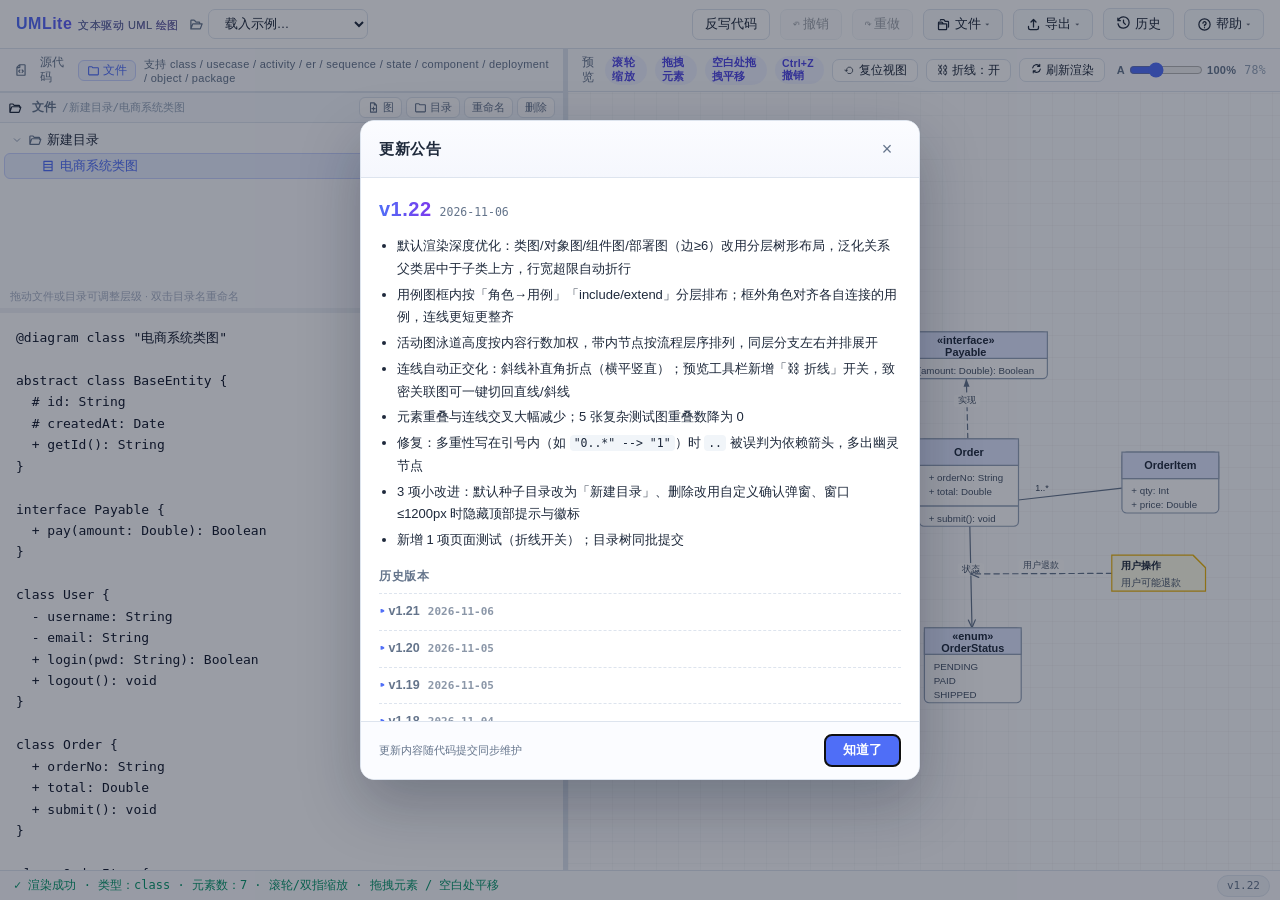
==== index.html @ 1a6fba36 "整合几次小更新，优化顺序图，入口页面重命名为index" ====
<!DOCTYPE html>
<html lang="zh-CN">
<head>
<meta charset="UTF-8">
<meta name="viewport" content="width=device-width, initial-scale=1, viewport-fit=cover">
<title>UMLite · 文本驱动 UML 绘图工具</title>
  <link rel="stylesheet" href="css/style.css">
</head>
<body>

<!-- 内联 SVG 图标库（line 风格，随 currentColor 变化） -->
<svg xmlns="http://www.w3.org/2000/svg" style="display:none">
  <symbol id="ic-file" viewBox="0 0 24 24" fill="none"><path stroke="currentColor" stroke-linecap="round" stroke-linejoin="round" stroke-width="2" d="M12 11H4m15.5 5a.5.5 0 0 0 .5-.5V8a1 1 0 0 0-1-1h-3.75a1 1 0 0 1-.829-.44l-1.436-2.12a1 1 0 0 0-.828-.44H8a1 1 0 0 0-1 1M4 9v10a1 1 0 0 0 1 1h11a1 1 0 0 0 1-1v-7a1 1 0 0 0-1-1h-3.75a1 1 0 0 1-.829-.44L9.985 8.44A1 1 0 0 0 9.157 8H5a1 1 0 0 0-1 1Z"/></symbol>
  <symbol id="ic-open" viewBox="0 0 24 24" fill="none"><path stroke="currentColor" stroke-linecap="round" stroke-linejoin="round" stroke-width="2" d="M3 19V6a1 1 0 0 1 1-1h4.032a1 1 0 0 1 .768.36l1.9 2.28a1 1 0 0 0 .768.36H16a1 1 0 0 1 1 1v1M3 19l3-8h15l-3 8H3Z"/></symbol>
  <symbol id="ic-export" viewBox="0 0 24 24" fill="none"><path stroke="currentColor" stroke-linecap="round" stroke-linejoin="round" stroke-width="2" d="M4 15v2a3 3 0 0 0 3 3h10a3 3 0 0 0 3-3v-2M12 4v12m0-12 4 4m-4-4L8 8"/></symbol>
  <symbol id="ic-history" viewBox="0 0 24 24" fill="none"><path stroke="currentColor" stroke-linecap="round" stroke-linejoin="round" stroke-width="2" d="M12 8v4l3 3M3.22302 14C4.13247 18.008 7.71683 21 12 21c4.9706 0 9-4.0294 9-9 0-4.97056-4.0294-9-9-9-3.72916 0-6.92858 2.26806-8.29409 5.5M7 9H3V5"/></symbol>
  <symbol id="ic-help" viewBox="0 0 24 24" fill="none"><path stroke="currentColor" stroke-linecap="round" stroke-linejoin="round" stroke-width="2" d="M9.529 9.988a2.502 2.502 0 1 1 5 .191A2.441 2.441 0 0 1 12 12.582V14m-.01 3.008H12M21 12a9 9 0 1 1-18 0 9 9 0 0 1 18 0Z"/></symbol>
  <symbol id="ic-source" viewBox="0 0 24 24" fill="none"><path stroke="currentColor" stroke-linecap="round" stroke-linejoin="round" stroke-width="2" d="M10 3v4a1 1 0 0 1-1 1H5m5 4-2 2 2 2m4-4 2 2-2 2m5-12v16a1 1 0 0 1-1 1H6a1 1 0 0 1-1-1V7.914a1 1 0 0 1 .293-.707l3.914-3.914A1 1 0 0 1 9.914 3H18a1 1 0 0 1 1 1Z"/></symbol>
  <symbol id="ic-refresh" viewBox="0 0 24 24" fill="none"><path stroke="currentColor" stroke-linecap="round" stroke-linejoin="round" stroke-width="2" d="M17.651 7.65a7.131 7.131 0 0 0-12.68 3.15M18.001 4v4h-4m-7.652 8.35a7.13 7.13 0 0 0 12.68-3.15M6 20v-4h4"/></symbol>

  <!-- ---- 文件区：目录 / 各类图的线条图标（与上面同一风格：24×24、stroke=2、currentColor） ---- -->
  <symbol id="ic-folder" viewBox="0 0 24 24" fill="none"><path stroke="currentColor" stroke-linecap="round" stroke-linejoin="round" stroke-width="2" d="M3 19V6a1 1 0 0 1 1-1h4.6a1 1 0 0 1 .8.4L11 7h9a1 1 0 0 1 1 1v11a1 1 0 0 1-1 1H4a1 1 0 0 1-1-1Z"/></symbol>
  <symbol id="ic-folder-open" viewBox="0 0 24 24" fill="none"><path stroke="currentColor" stroke-linecap="round" stroke-linejoin="round" stroke-width="2" d="M3.2 19.2V6.2a1 1 0 0 1 1-1h4.4l2 2.4h8.2a1 1 0 0 1 1 1v2.2M3.2 19.2l2.9-8.6a1 1 0 0 1 .95-.68H21a.9.9 0 0 1 .85 1.2l-2.6 7.8a1 1 0 0 1-.95.68H4.2a1 1 0 0 1-1-.6Z"/></symbol>
  <symbol id="ic-caret" viewBox="0 0 24 24" fill="none"><path stroke="currentColor" stroke-linecap="round" stroke-linejoin="round" stroke-width="2" d="M9.5 6.5 15 12l-5.5 5.5"/></symbol>
  <symbol id="ic-newfile" viewBox="0 0 24 24" fill="none"><path stroke="currentColor" stroke-linecap="round" stroke-linejoin="round" stroke-width="2" d="M6.5 3.5h7l4 4v13h-11zM13.5 3.5v4h4M12 11v6M9 14h6"/></symbol>
  <symbol id="ic-uml-class" viewBox="0 0 24 24" fill="none"><path stroke="currentColor" stroke-linecap="round" stroke-linejoin="round" stroke-width="2" d="M5 4h14v16H5zM5 9.4h14M5 14.2h14"/></symbol>
  <symbol id="ic-uml-object" viewBox="0 0 24 24" fill="none"><path stroke="currentColor" stroke-linecap="round" stroke-linejoin="round" stroke-width="2" d="M5 4h14v16H5zM8.5 8.4h7M5 11h14"/></symbol>
  <symbol id="ic-uml-usecase" viewBox="0 0 24 24" fill="none"><path stroke="currentColor" stroke-linecap="round" stroke-linejoin="round" stroke-width="2" d="M12 3.6c4.9 0 8.9 3.8 8.9 8.4s-4 8.4-8.9 8.4S3.1 16.6 3.1 12 7.1 3.6 12 3.6Z"/><path stroke="currentColor" stroke-linecap="round" stroke-linejoin="round" stroke-width="1.8" d="M11 7.9a1.1 1.1 0 1 0 2.2 0 1.1 1.1 0 0 0-2.2 0ZM12.1 9v3.4M9.9 10.5h4.4M12.1 12.4l-1.6 2.7M12.1 12.4l1.6 2.7"/></symbol>
  <symbol id="ic-uml-activity" viewBox="0 0 24 24" fill="none"><path stroke="currentColor" stroke-linecap="round" stroke-linejoin="round" stroke-width="2" d="M12 3.4 20.6 12 12 20.6 3.4 12z"/></symbol>
  <symbol id="ic-uml-sequence" viewBox="0 0 24 24" fill="none"><path stroke="currentColor" stroke-linecap="round" stroke-linejoin="round" stroke-width="2" d="M6.4 8.2V19M17.6 8.2V19M3.4 4.6h6V8.2h-6zM14.6 4.6h6V8.2h-6zM6.4 12.4h11M14.8 10.4l2.6 2-2.6 2"/></symbol>
  <symbol id="ic-uml-state" viewBox="0 0 24 24" fill="none"><path stroke="currentColor" stroke-linecap="round" stroke-linejoin="round" stroke-width="2" d="M7 6.4h10A3.6 3.6 0 0 1 20.6 10v4a3.6 3.6 0 0 1-3.6 3.6H7A3.6 3.6 0 0 1 3.4 14v-4A3.6 3.6 0 0 1 7 6.4Z"/><path stroke="currentColor" stroke-linecap="round" stroke-linejoin="round" stroke-width="2" d="M8.2 12h.01"/></symbol>
  <symbol id="ic-uml-er" viewBox="0 0 24 24" fill="none"><path stroke="currentColor" stroke-linecap="round" stroke-linejoin="round" stroke-width="2" d="M4 4.4h16v15.2H4zM4 9h16M9.6 9v10.6"/></symbol>
  <symbol id="ic-uml-component" viewBox="0 0 24 24" fill="none"><path stroke="currentColor" stroke-linecap="round" stroke-linejoin="round" stroke-width="2" d="M8 4.6h11.4v14.8H8zM4 8.6h4v2.6H4zM4 13.4h4V16H4z"/></symbol>
  <symbol id="ic-uml-deployment" viewBox="0 0 24 24" fill="none"><path stroke="currentColor" stroke-linecap="round" stroke-linejoin="round" stroke-width="2" d="M5.2 9.4h9.6v9.4H5.2zM5.2 9.4 9.2 5.4h9.6l-4 4M14.8 9.4l4-4v9.4l-4 4"/></symbol>
  <symbol id="ic-uml-package" viewBox="0 0 24 24" fill="none"><path stroke="currentColor" stroke-linecap="round" stroke-linejoin="round" stroke-width="2" d="M3.6 19.4V5h6.8l2.2 2.6h7.8v11.8zM3.6 9h16.8"/></symbol>
</svg>

<header>
  <div class="logo">UMLite<small>文本驱动 UML 绘图</small></div>
  <span class="sel-ic"><svg class="ic"><use href="#ic-open"></use></svg><select id="samples" title="载入示例"></select></span>
  <div class="spacer"></div>

  <button id="btn-writeback" title="把当前画布位置写回源码末尾">反写代码</button>
  <button class="ghost" id="btn-undo" title="撤销（Ctrl+Z）" disabled>↶<span class="lbl"> 撤销</span></button>
  <button class="ghost" id="btn-redo" title="重做（Ctrl+Shift+Z）" disabled>↷<span class="lbl"> 重做</span></button>

  <div class="menu">
    <button type="button" class="ghost menu-btn"><svg class="ic"><use href="#ic-file"></use></svg><span class="lbl">文件</span><span class="caret">▾</span></button>
    <div class="menu-drop drop-right">
      <button type="button" class="menu-item" data-click="btn-open">导入 .uml…（到选中目录）</button>
      <button type="button" class="menu-item" data-click="btn-proj-open">导入整个项目 .json…</button>
      <div class="menu-sep"></div>
      <button type="button" class="menu-item" data-click="btn-copy">复制代码</button>
    </div>
  </div>

  <div class="menu">
    <button type="button" class="ghost menu-btn"><svg class="ic"><use href="#ic-export"></use></svg><span class="lbl">导出</span><span class="caret">▾</span></button>
    <div class="menu-drop">
      <button type="button" class="menu-item" data-click="btn-src">下载 .uml 源文件</button>
      <button type="button" class="menu-item" data-click="btn-svg">下载 SVG 矢量图</button>
      <button type="button" class="menu-item" data-click="btn-png">下载 PNG 位图</button>
      <div class="menu-sep"></div>
      <button type="button" class="menu-item" data-click="btn-proj-save">导出整个项目 .json</button>
    </div>
  </div>

  <button class="ghost" id="btn-history" title="最近保存的图"><svg class="ic"><use href="#ic-history"></use></svg><span class="lbl">历史</span></button>

  <div class="menu">
    <button type="button" class="ghost menu-btn"><svg class="ic"><use href="#ic-help"></use></svg><span class="lbl">帮助</span><span class="caret">▾</span></button>
    <div class="menu-drop">
      <button type="button" class="menu-item" data-click="btn-doc">下载语言文档 (.md)</button>
    </div>
  </div>
</header>

<!-- 窄屏（≤720px）用标签切换代码与预览，避免两个面板都挤成一条 -->
<nav id="pane-tabs" class="mobile-tabs" role="tablist" aria-label="面板切换">
  <button type="button" role="tab" data-pane="code" aria-selected="true"><span class="tab-ic">&lt;/&gt;</span>代码</button>
  <button type="button" role="tab" data-pane="preview" aria-selected="false"><span class="tab-ic">▦</span>预览</button>
</nav>

<!-- 被二级菜单收纳的真实按钮（保留 id，供菜单项 data-click 转发触发） -->
<button id="btn-open" hidden></button>
<button id="btn-copy" hidden></button>
<button id="btn-src" hidden></button>
<button id="btn-svg" hidden></button>
<button id="btn-png" hidden></button>
<button id="btn-doc" hidden></button>
<button id="btn-proj-open" hidden></button>
<button id="btn-proj-save" hidden></button>
<input type="file" id="file-uml" accept=".uml,.txt,text/plain" hidden>
<input type="file" id="file-project" accept=".json,application/json" hidden>

<div id="history-panel" class="history-panel hidden">
  <div class="history-head">
    <svg class="ic"><use href="#ic-history"></use></svg>历史记录 <span class="history-count" id="history-count"></span>
    <span style="flex:1"></span>
    <button class="ghost" id="his-clear">清空</button>
  </div>
  <div class="history-list" id="history-list"></div>
</div>

<main>
  <div class="pane" id="left">
    <div class="pane-head">
      <svg class="ic ic-title"><use href="#ic-source"></use></svg>源代码
      <button type="button" id="btn-files" class="pane-toggle" title="显示 / 隐藏文件区">
        <svg class="ic ic-sm"><use href="#ic-folder"></use></svg><span class="lbl">文件</span>
      </button>
      <span class="hint">支持 class / usecase / activity / er / sequence / state / component / deployment / object / package</span>
    </div>

    <!-- 文件区：虚拟目录树（只影响页面显示，导出时是多层嵌套的 JSON） -->
    <div id="files-pane">
      <div class="files-head">
        <svg class="ic ic-title"><use href="#ic-folder-open"></use></svg>
        <span class="files-title">文件</span>
        <span class="files-path" id="files-path"></span>
        <span class="files-tools">
          <button type="button" class="fs-btn" data-fs="new-file" title="在选中目录下新建一张图">
            <svg class="ic ic-sm"><use href="#ic-newfile"></use></svg>图
          </button>
          <button type="button" class="fs-btn" data-fs="new-folder" title="新建目录">
            <svg class="ic ic-sm"><use href="#ic-folder"></use></svg>目录
          </button>
          <button type="button" class="fs-btn" data-fs="rename" title="重命名选中的目录（也可双击目录名）">重命名</button>
          <button type="button" class="fs-btn" data-fs="delete" title="删除选中的目录或图">删除</button>
        </span>
      </div>
      <div id="file-tree" class="file-tree" role="tree" aria-label="文件列表"></div>
      <div class="files-hint" id="files-hint">拖动文件或目录可调整层级 · 双击目录名重命名</div>
    </div>
    <div class="files-divider" id="files-divider" title="拖动调整文件区高度"></div>

    <textarea id="editor" spellcheck="false"></textarea>
  </div>
  <div class="divider" id="divider"></div>
  <div class="pane" id="right">
    <div class="pane-head">
      预览
      <span class="badge">滚轮缩放</span>
      <span class="badge">拖拽元素</span>
      <span class="badge">空白处拖拽平移</span>
      <span class="badge">Ctrl+Z 撤销</span>
      <button id="btn-reset" style="padding:3px 10px;font-size:11.5px;">⟲ 复位视图</button>
      <button id="btn-ortho" style="padding:3px 10px;font-size:11.5px;" title="开启后连线自动补直角折点（横平竖直）；关闭则保持直线/斜线">⛓ 折线：开</button>
      <button id="btn-refresh" style="padding:3px 10px;font-size:11.5px;"><svg class="ic ic-sm"><use href="#ic-refresh"></use></svg>刷新渲染</button>
      <span class="fs-wrap" title="统一调整画布字号"><span class="fs-label">A</span><input type="range" id="font-scale" min="70" max="160" value="100" step="5"><span class="fs-label" id="font-scale-val">100%</span></span>
      <span class="zoominfo" id="zoominfo">100%</span>
    </div>
    <div id="preview"></div>
  </div>
</main>

<footer id="statusbar">
  <div id="status">就绪</div>
  <button type="button" id="ver-chip" class="ver-chip">v1.22</button>
</footer>

<!-- 更新公告：首次打开自动弹，之后点右下角版本号查看 -->
<div id="notice-mask" class="notice-mask" aria-hidden="true">
  <div class="notice" role="dialog" aria-modal="true" aria-labelledby="notice-title">
    <div class="notice-head">
      <h2 id="notice-title">更新公告</h2>
      <button type="button" id="notice-close" class="notice-close" aria-label="关闭">×</button>
    </div>
    <div class="notice-body" id="notice-body"></div>
    <div class="notice-foot">
      <span class="notice-tip">更新内容随代码提交同步维护</span>
      <button type="button" id="notice-ok" class="notice-ok">知道了</button>
    </div>
  </div>
</div>

<!-- 通用选择弹窗：导入整个项目时询问「覆盖 / 插入」 -->
<div id="ask-mask" class="notice-mask" aria-hidden="true">
  <div class="notice ask" role="dialog" aria-modal="true" aria-labelledby="ask-title">
    <div class="notice-head"><h2 id="ask-title">请选择</h2></div>
    <div class="notice-body">
      <p id="ask-msg" class="ask-msg"></p>
      <div id="ask-extra" class="ask-meta" style="display:none;white-space:pre-line"></div>
    </div>
    <div class="notice-foot">
      <button type="button" id="ask-cancel" class="ask-btn">取消</button>
      <span id="ask-actions" class="ask-actions"></span>
    </div>
  </div>
</div>

<!-- 文件树右键 / 长按菜单 -->
<div id="tree-menu" class="tree-menu hidden"></div>


  <script src="js/util.js"></script>
  <script src="js/layoutcode.js"></script>
  <script src="js/parser.js"></script>
  <script src="js/layout.js"></script>
  <script src="js/pipeline.js"></script>
  <script src="js/render.js"></script>
  <script src="js/view.js"></script>
  <script src="js/undo.js"></script>
  <script src="js/export.js"></script>
  <script src="js/ui.js"></script>
  <script src="js/samples.js"></script>
  <script src="js/files.js"></script>
  <script src="js/history.js"></script>
  <script src="js/changelog.js"></script>
  <script src="js/notice.js"></script>
  <script src="js/main.js"></script>
</body>
</html>
---- css/style.css ----
:root{
    --bg:#f4f6fb; --panel:#fff; --border:#dde4ee; --text:#1e293b;
    --muted:#64748b; --accent:#4f6ef7; --accent2:#7c3aed;
    --ok:#059669; --err:#dc2626;
  }
  *{box-sizing:border-box;}
  html,body{height:100%;margin:0;}
  /* 移动端浏览器地址栏会吃掉 100vh，dvh 才是可视高度 */
  @supports (height:100dvh){ html,body{height:100dvh;} }
  body{
    font-family:-apple-system,BlinkMacSystemFont,"Segoe UI","PingFang SC","Microsoft YaHei",sans-serif;
    background:var(--bg);color:var(--text);display:flex;flex-direction:column;overflow:hidden;
    -webkit-tap-highlight-color:transparent;overscroll-behavior:none;
    padding-top:env(safe-area-inset-top);padding-left:env(safe-area-inset-left);padding-right:env(safe-area-inset-right);
  }
  header{
    display:flex;align-items:center;gap:10px;padding:8px 16px;background:var(--panel);
    border-bottom:1px solid var(--border);flex:0 0 auto;flex-wrap:wrap;
  }
  .logo{font-weight:800;font-size:16px;letter-spacing:.5px;
    background:linear-gradient(90deg,var(--accent),var(--accent2));
    -webkit-background-clip:text;background-clip:text;color:transparent;}
  .logo small{font-weight:400;font-size:11px;color:var(--muted);-webkit-text-fill-color:var(--muted);margin-left:6px;}
  .spacer{flex:1;}
  select,button{
    font-family:inherit;font-size:12.5px;padding:6px 12px;border-radius:7px;
    border:1px solid var(--border);background:#fff;color:var(--text);cursor:pointer;
    transition:.15s;white-space:nowrap;
  }
  button:hover{border-color:var(--accent);color:var(--accent);}
  button.primary{background:var(--accent);color:#fff;border-color:var(--accent);}
  button.primary:hover{background:#3f5ce0;color:#fff;}
  button.ghost{background:#f8fafc;}
  button:disabled{opacity:.42;cursor:not-allowed;}
  button:disabled:hover{border-color:var(--border);color:var(--text);}
  main{flex:1;display:flex;min-height:0;}
  .pane{display:flex;flex-direction:column;min-width:0;min-height:0;}
  #left{width:var(--left-width,44%);background:#fff;}
  #left.drag-over textarea{outline:2px dashed #3b82f6;outline-offset:-4px;}
  #right{flex:1;background:
     linear-gradient(90deg,rgba(0,0,0,.025) 1px,transparent 1px) 0 0/22px 22px,
     linear-gradient(rgba(0,0,0,.025) 1px,transparent 1px) 0 0/22px 22px, #fbfcfe;
     position:relative;}
  .pane-head{
    flex:0 0 auto;padding:6px 14px;font-size:11.5px;color:var(--muted);
    border-bottom:1px solid var(--border);background:#fafbfe;
    display:flex;align-items:center;gap:8px;letter-spacing:.3px;
  }
  .pane-head .zoominfo{margin-left:auto;font-family:"SF Mono",Menlo,Consolas,monospace;color:#94a3b8;}
  #editor{
    flex:1;width:100%;border:0;outline:0;resize:none;padding:14px 16px;
    font-family:"SF Mono",Menlo,Consolas,"Cascadia Code","Microsoft YaHei",monospace;
    font-size:13px;line-height:1.65;color:#0f172a;background:#fff;tab-size:2;
  }
  #preview{
    flex:1;overflow:hidden;position:relative;cursor:default;
    display:block;
    /* 手势自己处理（拖拽/双指缩放），别让浏览器把平移缩放抢走 */
    touch-action:none;
  }
  #preview svg{display:block;user-select:none;touch-action:none;}
  /* 底部状态栏：左边是渲染状态，右边常驻版本号 */
  #statusbar{
    flex:0 0 auto;display:flex;align-items:center;gap:8px;
    border-top:1px solid var(--border);background:#fafbfe;
    padding-right:10px;padding-bottom:env(safe-area-inset-bottom);
  }
  #status{
    flex:1 1 auto;min-width:0;padding:6px 14px;font-size:12px;
    color:var(--muted);font-family:"SF Mono",Menlo,Consolas,monospace;
    white-space:nowrap;overflow:hidden;text-overflow:ellipsis;
  }
  #status.ok{color:var(--ok);} #status.err{color:var(--err);background:#fef2f2;}
  /* 版本号：角落里的胶囊按钮 */
  .ver-chip{
    flex:none;padding:2px 9px;font-size:11px;line-height:16px;border-radius:999px;
    font-family:"SF Mono",Menlo,Consolas,monospace;color:var(--muted);
    background:#eef2f8;border:1px solid var(--border);cursor:pointer;
  }
  .ver-chip:hover{background:#e2e8f5;border-color:var(--accent);color:var(--accent);}
  .divider{
    width:5px;cursor:col-resize;flex:0 0 auto;background:var(--border);
    position:relative;z-index:10;transition:background .15s;
  }
  .divider:hover,.divider.active{background:var(--accent);}
  .hint{font-size:11px;color:var(--muted);}
  .badge{
    display:inline-block;padding:1px 7px;border-radius:20px;background:#eef2ff;
    color:#4f46e5;font-size:10.5px;font-weight:600;letter-spacing:.2px;
  }
  /* ---- 历史记录面板 ---- */
  .history-panel{
    position:fixed;top:56px;right:16px;z-index:50;width:300px;max-height:70vh;
    display:flex;flex-direction:column;background:var(--panel);
    border:1px solid var(--border);border-radius:10px;box-shadow:0 8px 28px rgba(15,23,42,.14);
    overflow:hidden;
  }
  .history-panel.hidden{display:none;}
  .history-head{
    display:flex;align-items:center;gap:8px;padding:8px 12px;font-size:12.5px;font-weight:700;
    border-bottom:1px solid var(--border);background:#fafbfe;
  }
  .history-count{font-size:11px;font-weight:400;color:var(--muted);}
  .history-list{overflow-y:auto;padding:6px;}
  .history-list .his-empty{color:var(--muted);font-size:12px;text-align:center;padding:18px 0;}
  .his-item{
    display:flex;align-items:center;gap:6px;padding:6px 8px;border-radius:7px;
    border:1px solid transparent;transition:.12s;
  }
  .his-item:hover{background:#f1f5f9;}
  .his-item.cur{background:#eef2ff;border-color:#dbe3ff;}
  .his-name{
    flex:1;min-width:0;text-align:left;font-size:12.5px;padding:3px 6px;border:0;
    background:transparent;cursor:pointer;white-space:nowrap;overflow:hidden;text-overflow:ellipsis;color:var(--text);
  }
  .his-name:hover{color:var(--accent);text-decoration:underline;}
  .his-time{font-size:10.5px;color:var(--muted);white-space:nowrap;font-family:"SF Mono",Menlo,Consolas,monospace;}
  .his-del{
    width:20px;height:20px;line-height:1;padding:0;border:0;background:transparent;color:var(--muted);
    font-size:12px;border-radius:5px;cursor:pointer;
  }
  .his-del:hover{background:var(--err);color:#fff;}
  /* ---- 字号滑块 ---- */
  .fs-wrap{display:inline-flex;align-items:center;gap:4px;margin-left:4px;}
  .fs-label{font-size:11px;color:var(--muted);font-weight:600;}
  .fs-wrap input[type=range]{
    width:74px;height:16px;margin:0;accent-color:var(--accent);cursor:pointer;
  }
  /* ---- 二级下拉菜单 ---- */
  .menu{position:relative;}
  .menu-btn .caret{font-size:9px;margin-left:4px;opacity:.7;}
  .menu-drop{
    position:absolute;top:calc(100% + 6px);right:0;z-index:60;min-width:178px;
    background:var(--panel);border:1px solid var(--border);border-radius:9px;
    box-shadow:0 8px 24px rgba(15,23,42,.14);padding:5px;display:none;
  }
  .menu-drop.drop-right{right:auto;left:0;}
  .menu-drop.open{display:block;}
  .menu-item{
    display:block;width:100%;text-align:left;padding:7px 11px;border:0;border-radius:6px;
    background:transparent;cursor:pointer;font-size:12.5px;color:var(--text);
    white-space:nowrap;font-family:inherit;
  }
  #samples:hover {border-color:var(--accent);}
  .menu-item:hover{background:#f1f5f9;color:var(--accent);}
  .menu-item + .menu-item{margin-top:2px;}
  /* ---- 内联 SVG 图标（随按钮/文字 currentColor 变色） ---- */
  .ic{width:15px;height:15px;vertical-align:-2px;margin-right:4px;display:inline-block;flex:none;}
  .ic-title{width:14px;height:14px;}
  .ic-sm{width:13px;height:13px;vertical-align:-1px;margin-right:3px;}
  .menu-btn{display:inline-flex;align-items:center;}
  .sel-ic{display:inline-flex;align-items:center;gap:4px;color:var(--muted);}
  .sel-ic .ic{margin-right:0;}

  /* ---------------- 文件区（虚拟目录树） ---------------- */
  .pane-head .pane-toggle{
    display:inline-flex;align-items:center;gap:3px;padding:2px 8px;font-size:11.5px;
    background:#fff;color:var(--muted);border-radius:6px;
  }
  .pane-toggle .ic{margin-right:0;}
  .pane-toggle.on{background:#eef2ff;border-color:#c7d2fe;color:var(--accent);}
  #files-pane{
    flex:0 0 auto;height:216px;min-height:78px;display:flex;flex-direction:column;
    background:#fbfcff;border-top:1px solid var(--border);
  }
  #files-pane.hidden{display:none;}
  .files-head{
    display:flex;align-items:center;gap:6px;padding:4px 8px;flex:0 0 auto;
    border-bottom:1px solid var(--border);background:#f5f8fd;
  }
  .files-title{font-size:12px;font-weight:700;color:var(--muted);}
  .files-path{
    flex:1;min-width:0;font-size:11px;color:#94a3b8;white-space:nowrap;overflow:hidden;
    text-overflow:ellipsis;font-family:"SF Mono",Menlo,Consolas,monospace;
  }
  .files-tools{display:flex;gap:4px;flex:none;}
  .fs-btn{
    display:inline-flex;align-items:center;gap:3px;padding:2px 7px;font-size:11px;
    border-radius:6px;background:#fff;color:var(--muted);
  }
  .fs-btn:hover{color:var(--accent);border-color:var(--accent);}
  .fs-btn .ic{margin-right:0;}
  .file-tree{flex:1;min-height:0;overflow:auto;padding:4px 4px 6px;overscroll-behavior:contain;}
  .tree-empty{padding:14px 10px;font-size:12px;color:#9aa6bc;text-align:center;}
  .tree-row{
    display:flex;align-items:center;gap:5px;height:26px;padding:0 6px;border-radius:6px;
    cursor:pointer;white-space:nowrap;font-size:12.5px;color:var(--text);
    border:1px solid transparent;user-select:none;
  }
  .tree-row:hover{background:#eef2f9;}
  .tree-row.sel{background:#e8eeff;border-color:#c7d2fe;}
  .tree-row.dragging{opacity:.4;}
  .tree-row.drop-into{background:#dbeafe;border-color:var(--accent);}
  .tree-row.drop-before{box-shadow:inset 0 2px 0 var(--accent);}
  .tree-caret{width:12px;height:12px;flex:none;color:#94a3b8;transition:transform .12s;}
  .tree-caret svg{width:12px;height:12px;display:block;}
  .tree-row.open > .tree-caret{transform:rotate(90deg);}
  .tree-caret.leaf{visibility:hidden;}
  .tree-ic{width:14px;height:14px;flex:none;color:#64748b;}
  .tree-row.sel > .tree-ic,.tree-row.sel > .tree-name{color:var(--accent);}
  .tree-name{flex:1;min-width:0;overflow:hidden;text-overflow:ellipsis;}
  .tree-name-input{
    flex:1;min-width:0;font:inherit;font-size:12.5px;padding:0 4px;height:20px;
    border:1px solid var(--accent);border-radius:4px;background:#fff;color:var(--text);
    outline:none;box-shadow:0 0 0 2px rgba(79,110,247,.16);
  }
  .tree-kind{font-size:10px;color:#a3aec2;font-family:"SF Mono",Menlo,Consolas,monospace;flex:none;}
  .tree-row.sel > .tree-kind{color:#818cf8;}
  .files-hint{
    flex:0 0 auto;padding:2px 10px 4px;font-size:10.5px;color:#a9b3c6;
    white-space:nowrap;overflow:hidden;text-overflow:ellipsis;
  }
  .files-divider{
    flex:0 0 auto;height:5px;cursor:row-resize;background:var(--border);
    opacity:.5;transition:opacity .15s, background .15s;
  }
  .files-divider:hover,.files-divider.active{background:var(--accent);opacity:1;}
  #files-pane.hidden + .files-divider{display:none;}

  /* 文件树右键 / 长按菜单 */
  .tree-menu{
    position:fixed;z-index:150;min-width:132px;padding:4px;background:var(--panel);
    border:1px solid var(--border);border-radius:8px;box-shadow:0 10px 26px rgba(15,23,42,.18);
  }
  .tree-menu.hidden{display:none;}
  .tree-menu button{
    display:block;width:100%;text-align:left;padding:6px 10px;border:0;border-radius:6px;
    background:transparent;font-size:12.5px;color:var(--text);
  }
  .tree-menu button:hover{background:#f1f5f9;color:var(--accent);}

  /* 通用选择弹窗（导入项目时询问覆盖 / 插入，删除时确认） */
  .menu-sep{height:1px;margin:4px 6px;background:var(--border);}
  .ask{width:min(440px,92vw);}
  .ask-msg{margin:6px 0 12px;line-height:1.7;font-weight:600;color:var(--text);}
  .ask-meta{
    font-size:11.5px;color:var(--muted);background:#f5f8fd;border:1px solid var(--border);
    border-radius:8px;padding:8px 10px;font-family:"SF Mono",Menlo,Consolas,monospace;
  }
  .ask-actions{display:flex;gap:8px;margin-left:auto;}
  .ask-btn{padding:7px 14px;font-size:12.5px;}
  .ask-btn.primary{background:var(--accent);border-color:var(--accent);color:#fff;font-weight:600;}
  .ask-btn.primary:hover{background:#3f5ce8;border-color:#3f5ce8;color:#fff;}
  .ask-btn.danger{background:var(--err);border-color:var(--err);color:#fff;font-weight:600;}
  .ask-btn.danger:hover{background:#c02626;border-color:#c02626;color:#fff;}
  .ask-btn.danger:focus-visible{outline:2px solid rgba(220,38,38,.35);outline-offset:2px;}

  /* ---- 更新公告弹窗 ---- */
  .notice-mask{
    position:fixed;inset:0;z-index:200;display:none;align-items:center;justify-content:center;
    background:rgba(15,23,42,.42);padding:24px;
  }
  .notice-mask.is-open{display:flex;}
  .notice{
    width:min(560px,92vw);max-height:min(76vh,660px);display:flex;flex-direction:column;
    background:var(--panel);border-radius:14px;border:1px solid var(--border);
    box-shadow:0 24px 60px rgba(15,23,42,.28);overflow:hidden;
  }
  .notice-head{
    display:flex;align-items:center;gap:10px;padding:14px 18px;border-bottom:1px solid var(--border);
    background:linear-gradient(180deg,#fbfcff,#f5f7fd);
  }
  .notice-head h2{margin:0;font-size:15px;font-weight:800;letter-spacing:.5px;}
  .notice-close{
    margin-left:auto;width:28px;height:28px;padding:0;line-height:1;font-size:18px;
    border:1px solid transparent;background:transparent;color:var(--muted);border-radius:8px;
  }
  .notice-close:hover{background:#eef2f8;color:var(--text);}
  .notice-body{padding:14px 18px 6px;overflow-y:auto;font-size:13px;line-height:1.75;color:var(--text);}
  .notice-hero{display:flex;align-items:baseline;gap:8px;margin-bottom:8px;}
  .notice-ver{
    font-size:20px;font-weight:800;letter-spacing:.5px;
    background:linear-gradient(90deg,var(--accent),var(--accent2));
    -webkit-background-clip:text;background-clip:text;color:transparent;
  }
  .notice-date{font-size:11.5px;color:var(--muted);font-family:"SF Mono",Menlo,Consolas,monospace;}
  .notice-list{margin:0 0 10px;padding-left:18px;}
  .notice-list li{margin:3px 0;}
  .notice-list code{
    font-family:"SF Mono",Menlo,Consolas,monospace;font-size:11.5px;
    background:#f1f5f9;border-radius:4px;padding:1px 4px;
  }
  .notice-sub{font-size:12px;color:var(--muted);margin:14px 0 6px;font-weight:700;letter-spacing:.5px;}
  .notice-old{border-top:1px dashed var(--border);padding:7px 0;}
  .notice-old summary{cursor:pointer;font-size:12.5px;color:var(--muted);font-weight:600;list-style:none;}
  .notice-old summary::-webkit-details-marker{display:none;}
  .notice-old summary::before{content:"▸ ";color:var(--accent);}
  .notice-old[open] summary::before{content:"▾ ";}
  .notice-old summary:hover{color:var(--accent);}
  .notice-old-date{margin-left:8px;font-size:11px;opacity:.75;font-family:"SF Mono",Menlo,Consolas,monospace;}
  .notice-old .notice-list{margin-top:6px;font-size:12.5px;}
  .notice-empty{margin:6px 0 10px;color:var(--muted);}
  .notice-foot{
    display:flex;align-items:center;gap:10px;padding:12px 18px;border-top:1px solid var(--border);
    background:#fbfcff;padding-bottom:calc(12px + env(safe-area-inset-bottom));
  }
  .notice-tip{font-size:11px;color:var(--muted);}
  .notice-ok{
    margin-left:auto;padding:7px 18px;font-size:12.5px;font-weight:600;
    background:var(--accent);border-color:var(--accent);color:#fff;
  }
  .notice-ok:hover{background:#3f5ce8;border-color:#3f5ce8;color:#fff;}

  /* ---- 代码 / 预览 标签栏（窄屏才出现） ---- */
  .mobile-tabs{display:none;}

  /* ===================== 平板 / 窄桌面 ===================== */
  /* 语法提示和右侧的快捷键标签都太长，窄一点就折行，够宽才显示 */
  @media (max-width:1200px){
    .pane-head .hint,.pane-head .badge{display:none;}
  }
  @media (max-width:1024px){
    header{gap:6px;padding:6px 10px;}
    header button,header select{font-size:12px;padding:5px 9px;}
    .logo small{display:none;}
    .pane-head{padding:5px 10px;font-size:11px;flex-wrap:wrap;row-gap:4px;}
    .pane-head button{padding:4px 9px !important;font-size:11.5px !important;}
  }

  /* ============ 手机竖屏 / 窄窗口：单栏 + 标签切换 ============ */
  @media (max-width:720px){
    .mobile-tabs{
      display:flex;gap:6px;flex:0 0 auto;padding:6px 10px;
      background:var(--panel);border-bottom:1px solid var(--border);
    }
    .mobile-tabs button{
      flex:1;padding:9px 8px;font-size:13px;border-radius:9px;font-weight:600;
      background:#f8fafc;color:var(--muted);transition:none;  /* 切换要立刻到位，不做过渡 */
    }
    /* 高亮跟着「哪个面板在显示」走，和 body[data-pane] 单一真相保持一致 */
    body[data-pane="code"] .mobile-tabs button[data-pane="code"],
    body[data-pane="preview"] .mobile-tabs button[data-pane="preview"]{
      background:var(--accent);border-color:var(--accent);color:#fff;
    }
    .tab-ic{font-family:"SF Mono",Menlo,Consolas,monospace;font-size:11px;opacity:.75;margin-right:4px;}
    main{flex-direction:column;}
    /* 单栏时谁显示谁占满剩余高度，否则 textarea 会塌成默认两行高 */
    #left{width:auto;flex:1 1 auto;min-height:0;}
    #right{flex:1 1 auto;min-height:0;}
    .divider{display:none;}
    body[data-pane="code"] #right{display:none;}
    body[data-pane="preview"] #left{display:none;}
    /* iOS 聚焦输入框时字号 <16px 会把整页放大 */
    #editor{font-size:16px;padding:12px 14px;}
    .pane-head{gap:6px;padding:6px 10px;}
    .pane-head .badge,.pane-head .hint,.pane-head .fs-label{display:none;}
    .pane-head button{padding:6px 9px !important;font-size:12px !important;}
    .fs-wrap input[type=range]{width:64px;}
    header{row-gap:6px;}
    header button{padding:6px 8px;font-size:12px;}
    header select{max-width:38vw;}
    .lbl{display:none;}               /* 图标按钮只留图标，省宽度 */
    .menu-drop{min-width:min(64vw,200px);}
    .menu-item{padding:11px 12px;font-size:13.5px;}   /* 触屏点击区域 */
    .history-panel{left:10px;right:10px;width:auto;top:auto;bottom:10px;max-height:60dvh;}
    .his-item{padding:9px 8px;}
    .his-del{width:26px;height:26px;}
    /* 公告弹窗在手机上铺满，按钮也放大便于点 */
    .notice-mask{padding:10px;}
    .notice{width:100%;max-height:86dvh;}
    .notice-head{padding:12px 14px;}
    .notice-body{padding:12px 14px 4px;font-size:13.5px;}
    .notice-foot{padding:10px 14px;flex-wrap:wrap;}
    .notice-ok{padding:9px 20px;}
  }

  /* ---------------- 横屏矮窗口：进一步压缩 ---------------- */
  @media (max-height:460px){
    .pane-head .badge,.fs-wrap{display:none;}
    header{padding:4px 8px;}
  }
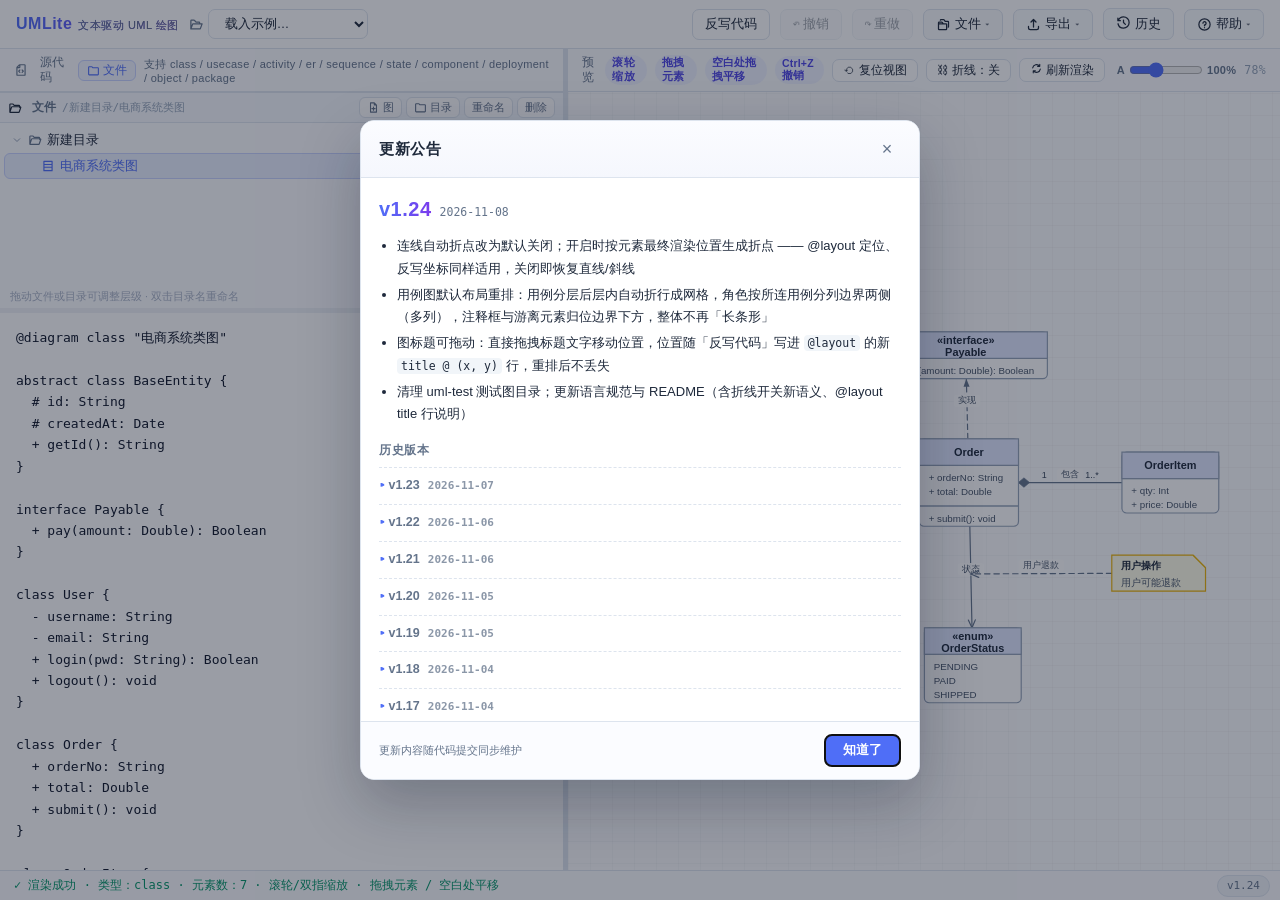
==== commit 8c59fc53: "折线默认关 + 按最终坐标生成、用例图布局重排、图标题可拖动（v1.24） - 连线自动折点改为默认关闭；开启时在 @layout 应用之后按元素最终渲染   位置生成折点 —— 位置代码与反写坐标同" ====
--- a/index.html
+++ b/index.html
@@ -145,7 +145,7 @@
       <span class="badge">空白处拖拽平移</span>
       <span class="badge">Ctrl+Z 撤销</span>
       <button id="btn-reset" style="padding:3px 10px;font-size:11.5px;">⟲ 复位视图</button>
-      <button id="btn-ortho" style="padding:3px 10px;font-size:11.5px;" title="开启后连线自动补直角折点（横平竖直）；关闭则保持直线/斜线">⛓ 折线：开</button>
+      <button id="btn-ortho" style="padding:3px 10px;font-size:11.5px;" title="开启后连线自动补直角折点（横平竖直），按当前位置生成；关闭则保持直线/斜线">⛓ 折线：关</button>
       <button id="btn-refresh" style="padding:3px 10px;font-size:11.5px;"><svg class="ic ic-sm"><use href="#ic-refresh"></use></svg>刷新渲染</button>
       <span class="fs-wrap" title="统一调整画布字号"><span class="fs-label">A</span><input type="range" id="font-scale" min="70" max="160" value="100" step="5"><span class="fs-label" id="font-scale-val">100%</span></span>
       <span class="zoominfo" id="zoominfo">100%</span>
@@ -156,7 +156,7 @@
 
 <footer id="statusbar">
   <div id="status">就绪</div>
-  <button type="button" id="ver-chip" class="ver-chip">v1.22</button>
+  <button type="button" id="ver-chip" class="ver-chip">v1.24</button>
 </footer>
 
 <!-- 更新公告：首次打开自动弹，之后点右下角版本号查看 -->
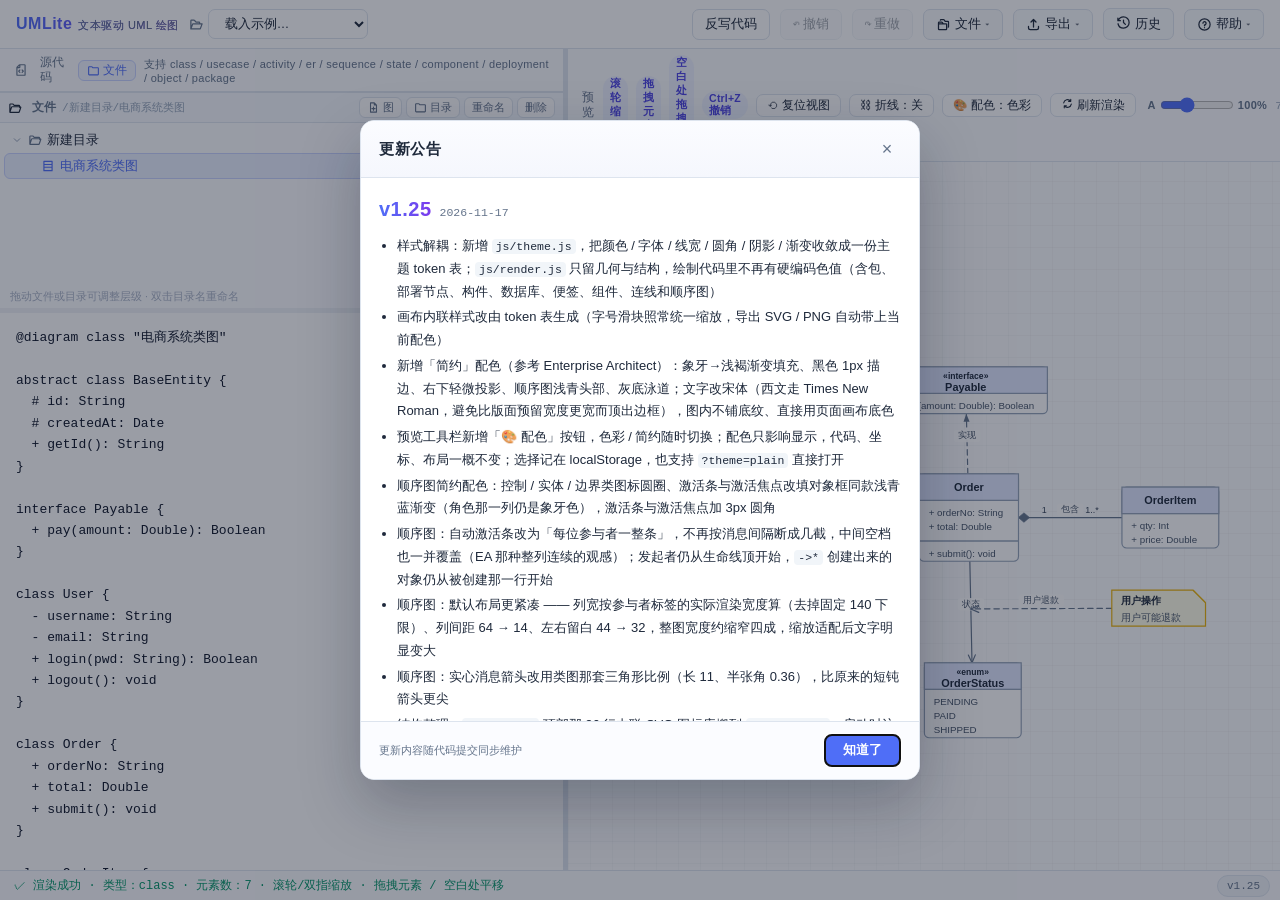
==== commit 7f298dbb: "样式解耦 + 简约配色，顺序图默认布局收紧、图标库抽离（v1.25） - 新增 js/theme.js：颜色 / 字体 / 线宽 / 圆角 / 阴影 / 渐变收敛成主题 token 表，render." ====
--- a/index.html
+++ b/index.html
@@ -7,33 +7,7 @@
   <link rel="stylesheet" href="css/style.css">
 </head>
 <body>
-
-<!-- 内联 SVG 图标库（line 风格，随 currentColor 变化） -->
-<svg xmlns="http://www.w3.org/2000/svg" style="display:none">
-  <symbol id="ic-file" viewBox="0 0 24 24" fill="none"><path stroke="currentColor" stroke-linecap="round" stroke-linejoin="round" stroke-width="2" d="M12 11H4m15.5 5a.5.5 0 0 0 .5-.5V8a1 1 0 0 0-1-1h-3.75a1 1 0 0 1-.829-.44l-1.436-2.12a1 1 0 0 0-.828-.44H8a1 1 0 0 0-1 1M4 9v10a1 1 0 0 0 1 1h11a1 1 0 0 0 1-1v-7a1 1 0 0 0-1-1h-3.75a1 1 0 0 1-.829-.44L9.985 8.44A1 1 0 0 0 9.157 8H5a1 1 0 0 0-1 1Z"/></symbol>
-  <symbol id="ic-open" viewBox="0 0 24 24" fill="none"><path stroke="currentColor" stroke-linecap="round" stroke-linejoin="round" stroke-width="2" d="M3 19V6a1 1 0 0 1 1-1h4.032a1 1 0 0 1 .768.36l1.9 2.28a1 1 0 0 0 .768.36H16a1 1 0 0 1 1 1v1M3 19l3-8h15l-3 8H3Z"/></symbol>
-  <symbol id="ic-export" viewBox="0 0 24 24" fill="none"><path stroke="currentColor" stroke-linecap="round" stroke-linejoin="round" stroke-width="2" d="M4 15v2a3 3 0 0 0 3 3h10a3 3 0 0 0 3-3v-2M12 4v12m0-12 4 4m-4-4L8 8"/></symbol>
-  <symbol id="ic-history" viewBox="0 0 24 24" fill="none"><path stroke="currentColor" stroke-linecap="round" stroke-linejoin="round" stroke-width="2" d="M12 8v4l3 3M3.22302 14C4.13247 18.008 7.71683 21 12 21c4.9706 0 9-4.0294 9-9 0-4.97056-4.0294-9-9-9-3.72916 0-6.92858 2.26806-8.29409 5.5M7 9H3V5"/></symbol>
-  <symbol id="ic-help" viewBox="0 0 24 24" fill="none"><path stroke="currentColor" stroke-linecap="round" stroke-linejoin="round" stroke-width="2" d="M9.529 9.988a2.502 2.502 0 1 1 5 .191A2.441 2.441 0 0 1 12 12.582V14m-.01 3.008H12M21 12a9 9 0 1 1-18 0 9 9 0 0 1 18 0Z"/></symbol>
-  <symbol id="ic-source" viewBox="0 0 24 24" fill="none"><path stroke="currentColor" stroke-linecap="round" stroke-linejoin="round" stroke-width="2" d="M10 3v4a1 1 0 0 1-1 1H5m5 4-2 2 2 2m4-4 2 2-2 2m5-12v16a1 1 0 0 1-1 1H6a1 1 0 0 1-1-1V7.914a1 1 0 0 1 .293-.707l3.914-3.914A1 1 0 0 1 9.914 3H18a1 1 0 0 1 1 1Z"/></symbol>
-  <symbol id="ic-refresh" viewBox="0 0 24 24" fill="none"><path stroke="currentColor" stroke-linecap="round" stroke-linejoin="round" stroke-width="2" d="M17.651 7.65a7.131 7.131 0 0 0-12.68 3.15M18.001 4v4h-4m-7.652 8.35a7.13 7.13 0 0 0 12.68-3.15M6 20v-4h4"/></symbol>
-
-  <!-- ---- 文件区：目录 / 各类图的线条图标（与上面同一风格：24×24、stroke=2、currentColor） ---- -->
-  <symbol id="ic-folder" viewBox="0 0 24 24" fill="none"><path stroke="currentColor" stroke-linecap="round" stroke-linejoin="round" stroke-width="2" d="M3 19V6a1 1 0 0 1 1-1h4.6a1 1 0 0 1 .8.4L11 7h9a1 1 0 0 1 1 1v11a1 1 0 0 1-1 1H4a1 1 0 0 1-1-1Z"/></symbol>
-  <symbol id="ic-folder-open" viewBox="0 0 24 24" fill="none"><path stroke="currentColor" stroke-linecap="round" stroke-linejoin="round" stroke-width="2" d="M3.2 19.2V6.2a1 1 0 0 1 1-1h4.4l2 2.4h8.2a1 1 0 0 1 1 1v2.2M3.2 19.2l2.9-8.6a1 1 0 0 1 .95-.68H21a.9.9 0 0 1 .85 1.2l-2.6 7.8a1 1 0 0 1-.95.68H4.2a1 1 0 0 1-1-.6Z"/></symbol>
-  <symbol id="ic-caret" viewBox="0 0 24 24" fill="none"><path stroke="currentColor" stroke-linecap="round" stroke-linejoin="round" stroke-width="2" d="M9.5 6.5 15 12l-5.5 5.5"/></symbol>
-  <symbol id="ic-newfile" viewBox="0 0 24 24" fill="none"><path stroke="currentColor" stroke-linecap="round" stroke-linejoin="round" stroke-width="2" d="M6.5 3.5h7l4 4v13h-11zM13.5 3.5v4h4M12 11v6M9 14h6"/></symbol>
-  <symbol id="ic-uml-class" viewBox="0 0 24 24" fill="none"><path stroke="currentColor" stroke-linecap="round" stroke-linejoin="round" stroke-width="2" d="M5 4h14v16H5zM5 9.4h14M5 14.2h14"/></symbol>
-  <symbol id="ic-uml-object" viewBox="0 0 24 24" fill="none"><path stroke="currentColor" stroke-linecap="round" stroke-linejoin="round" stroke-width="2" d="M5 4h14v16H5zM8.5 8.4h7M5 11h14"/></symbol>
-  <symbol id="ic-uml-usecase" viewBox="0 0 24 24" fill="none"><path stroke="currentColor" stroke-linecap="round" stroke-linejoin="round" stroke-width="2" d="M12 3.6c4.9 0 8.9 3.8 8.9 8.4s-4 8.4-8.9 8.4S3.1 16.6 3.1 12 7.1 3.6 12 3.6Z"/><path stroke="currentColor" stroke-linecap="round" stroke-linejoin="round" stroke-width="1.8" d="M11 7.9a1.1 1.1 0 1 0 2.2 0 1.1 1.1 0 0 0-2.2 0ZM12.1 9v3.4M9.9 10.5h4.4M12.1 12.4l-1.6 2.7M12.1 12.4l1.6 2.7"/></symbol>
-  <symbol id="ic-uml-activity" viewBox="0 0 24 24" fill="none"><path stroke="currentColor" stroke-linecap="round" stroke-linejoin="round" stroke-width="2" d="M12 3.4 20.6 12 12 20.6 3.4 12z"/></symbol>
-  <symbol id="ic-uml-sequence" viewBox="0 0 24 24" fill="none"><path stroke="currentColor" stroke-linecap="round" stroke-linejoin="round" stroke-width="2" d="M6.4 8.2V19M17.6 8.2V19M3.4 4.6h6V8.2h-6zM14.6 4.6h6V8.2h-6zM6.4 12.4h11M14.8 10.4l2.6 2-2.6 2"/></symbol>
-  <symbol id="ic-uml-state" viewBox="0 0 24 24" fill="none"><path stroke="currentColor" stroke-linecap="round" stroke-linejoin="round" stroke-width="2" d="M7 6.4h10A3.6 3.6 0 0 1 20.6 10v4a3.6 3.6 0 0 1-3.6 3.6H7A3.6 3.6 0 0 1 3.4 14v-4A3.6 3.6 0 0 1 7 6.4Z"/><path stroke="currentColor" stroke-linecap="round" stroke-linejoin="round" stroke-width="2" d="M8.2 12h.01"/></symbol>
-  <symbol id="ic-uml-er" viewBox="0 0 24 24" fill="none"><path stroke="currentColor" stroke-linecap="round" stroke-linejoin="round" stroke-width="2" d="M4 4.4h16v15.2H4zM4 9h16M9.6 9v10.6"/></symbol>
-  <symbol id="ic-uml-component" viewBox="0 0 24 24" fill="none"><path stroke="currentColor" stroke-linecap="round" stroke-linejoin="round" stroke-width="2" d="M8 4.6h11.4v14.8H8zM4 8.6h4v2.6H4zM4 13.4h4V16H4z"/></symbol>
-  <symbol id="ic-uml-deployment" viewBox="0 0 24 24" fill="none"><path stroke="currentColor" stroke-linecap="round" stroke-linejoin="round" stroke-width="2" d="M5.2 9.4h9.6v9.4H5.2zM5.2 9.4 9.2 5.4h9.6l-4 4M14.8 9.4l4-4v9.4l-4 4"/></symbol>
-  <symbol id="ic-uml-package" viewBox="0 0 24 24" fill="none"><path stroke="currentColor" stroke-linecap="round" stroke-linejoin="round" stroke-width="2" d="M3.6 19.4V5h6.8l2.2 2.6h7.8v11.8zM3.6 9h16.8"/></symbol>
-</svg>
+<script src="js/icons.js"></script>
 
 <header>
   <div class="logo">UMLite<small>文本驱动 UML 绘图</small></div>
@@ -146,6 +120,7 @@
       <span class="badge">Ctrl+Z 撤销</span>
       <button id="btn-reset" style="padding:3px 10px;font-size:11.5px;">⟲ 复位视图</button>
       <button id="btn-ortho" style="padding:3px 10px;font-size:11.5px;" title="开启后连线自动补直角折点（横平竖直），按当前位置生成；关闭则保持直线/斜线">⛓ 折线：关</button>
+      <button id="btn-theme" style="padding:3px 10px;font-size:11.5px;" title="切换配色方案：只影响显示，不改变代码、坐标与布局">🎨 配色：色彩</button>
       <button id="btn-refresh" style="padding:3px 10px;font-size:11.5px;"><svg class="ic ic-sm"><use href="#ic-refresh"></use></svg>刷新渲染</button>
       <span class="fs-wrap" title="统一调整画布字号"><span class="fs-label">A</span><input type="range" id="font-scale" min="70" max="160" value="100" step="5"><span class="fs-label" id="font-scale-val">100%</span></span>
       <span class="zoominfo" id="zoominfo">100%</span>
@@ -156,7 +131,7 @@
 
 <footer id="statusbar">
   <div id="status">就绪</div>
-  <button type="button" id="ver-chip" class="ver-chip">v1.24</button>
+  <button type="button" id="ver-chip" class="ver-chip">v1.25</button>
 </footer>
 
 <!-- 更新公告：首次打开自动弹，之后点右下角版本号查看 -->
@@ -194,6 +169,7 @@
 
 
   <script src="js/util.js"></script>
+  <script src="js/theme.js"></script>
   <script src="js/layoutcode.js"></script>
   <script src="js/parser.js"></script>
   <script src="js/layout.js"></script>
--- a/css/style.css
+++ b/css/style.css
@@ -41,6 +41,9 @@
      linear-gradient(90deg,rgba(0,0,0,.025) 1px,transparent 1px) 0 0/22px 22px,
      linear-gradient(rgba(0,0,0,.025) 1px,transparent 1px) 0 0/22px 22px, #fbfcfe;
      position:relative;}
+  /* 简约配色：画布底面换成纯色纸面（图形自带浅色渐变底，不再需要网格参照） */
+  body[data-theme="plain"] #right{background:
+     linear-gradient(180deg,#f7f9fd,#e9eef7);}
   .pane-head{
     flex:0 0 auto;padding:6px 14px;font-size:11.5px;color:var(--muted);
     border-bottom:1px solid var(--border);background:#fafbfe;
